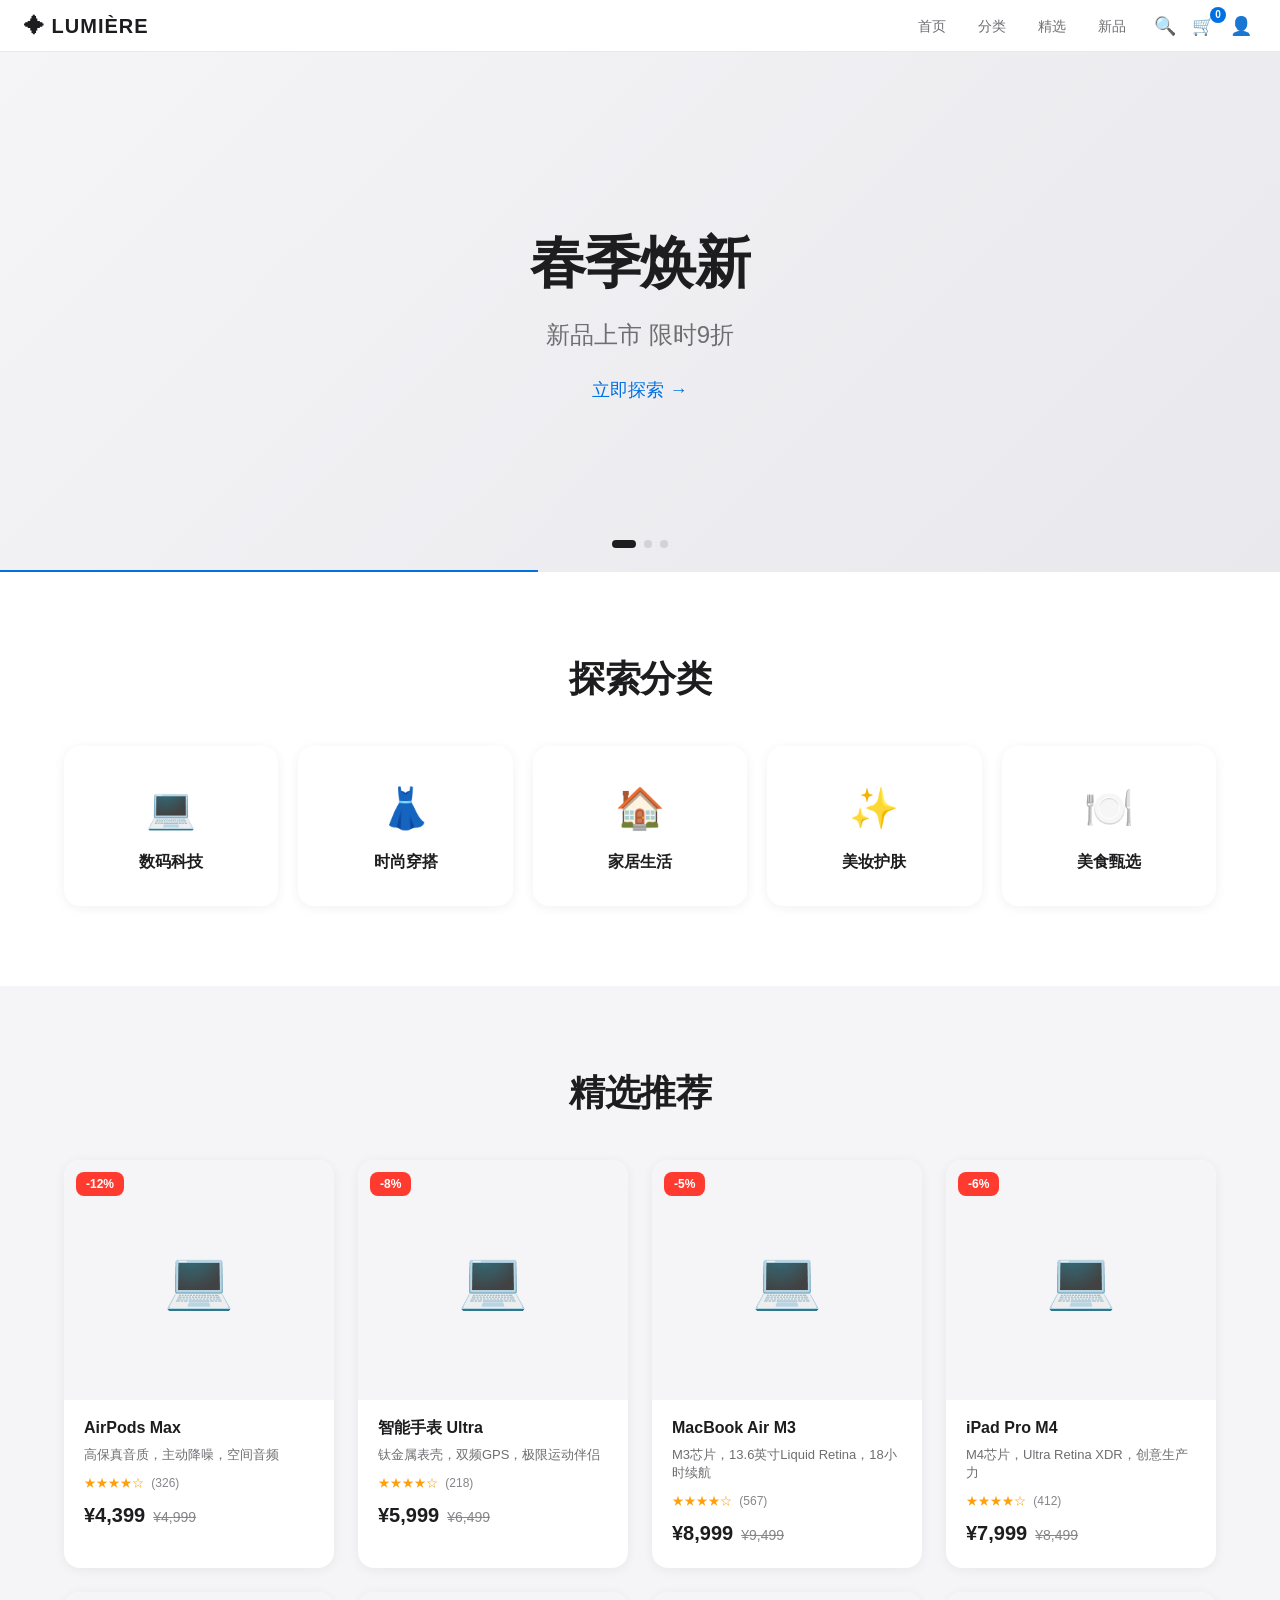
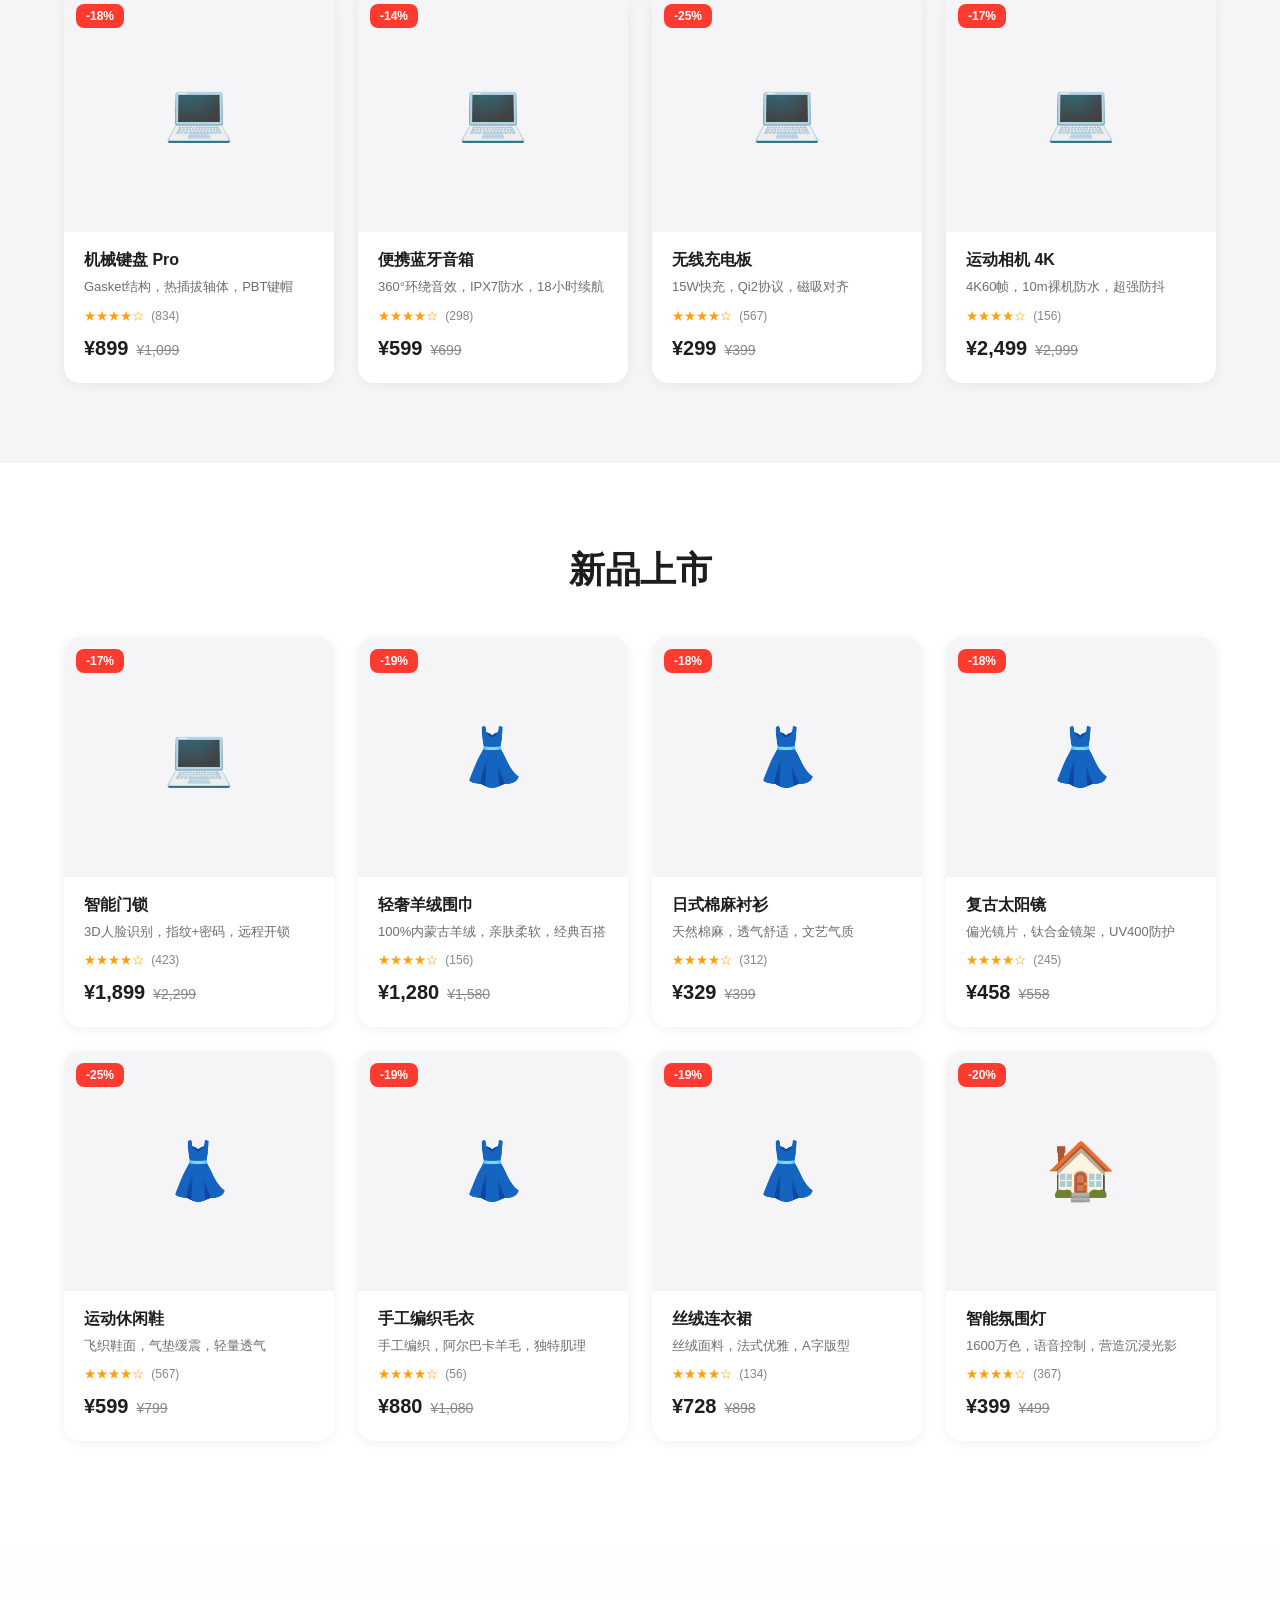
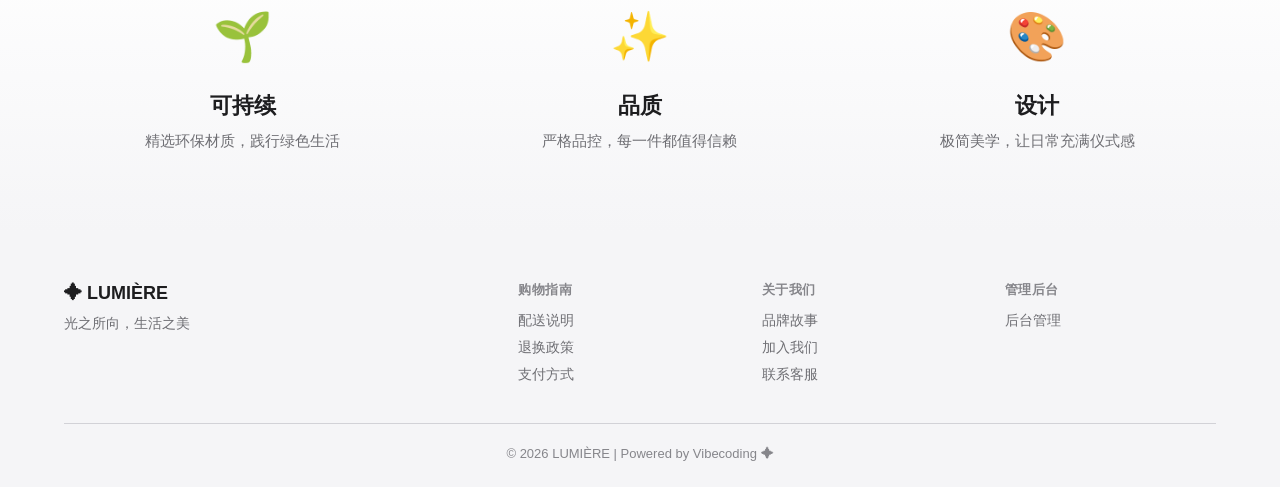
==== index.html @ f56164e9 "feat: LUMIÈRE 电商平台 - 前台SPA + 后台管理 + Node.js后端 前台：商品展示、分类浏览、购物车、个人中心（SPA单页应用） 后台：数据看板、商品/订单/客户/Banner" ====
<!DOCTYPE html>
<html lang="zh-CN">
<head>
    <meta charset="UTF-8">
    <meta name="viewport" content="width=device-width, initial-scale=1.0">
    <title>LUMIÈRE | 光之所向 生活之美</title>
    <link rel="stylesheet" href="style.css">
</head>
<body>
    <!-- 导航栏 -->
    <nav class="navbar">
        <a href="#" class="nav-brand" data-nav="home">✦ LUMIÈRE</a>
        <ul class="nav-links">
            <li><a href="#" data-nav="home">首页</a></li>
            <li><a href="#" data-nav="category">分类</a></li>
            <li><a href="#" data-nav="home">精选</a></li>
            <li><a href="#" data-nav="home">新品</a></li>
        </ul>
        <div class="nav-actions">
            <button class="nav-icon-btn" id="search-toggle">🔍</button>
            <button class="nav-icon-btn" data-nav="cart">🛒 <span class="cart-badge" id="cart-count">0</span></button>
            <button class="nav-icon-btn" data-nav="profile">👤</button>
        </div>
    </nav>

    <!-- 搜索遮罩 -->
    <div class="search-overlay" id="search-overlay">
        <div class="search-container">
            <input type="text" id="search-input" placeholder="搜索商品..." autofocus>
            <button class="search-close" id="search-close">✕</button>
        </div>
        <div class="search-results" id="search-results"></div>
    </div>

    <!-- ===== SPA 视图容器 ===== -->

    <!-- 首页 -->
    <div class="spa-view" id="view-home">
        <section class="hero">
            <div class="hero-slider" id="hero-slider"></div>
        </section>
        <section class="section" id="section-categories">
            <div class="container">
                <h2 class="section-title">探索分类</h2>
                <div class="categories-grid" id="categories-grid"></div>
            </div>
        </section>
        <section class="section section-alt" id="section-featured">
            <div class="container">
                <h2 class="section-title">精选推荐</h2>
                <div class="products-grid" id="featured-products"></div>
            </div>
        </section>
        <section class="section" id="section-new">
            <div class="container">
                <h2 class="section-title">新品上市</h2>
                <div class="products-grid" id="new-products"></div>
            </div>
        </section>
        <section class="section section-brand">
            <div class="container">
                <div class="brand-values">
                    <div class="brand-value"><span class="value-icon">🌱</span><h3>可持续</h3><p>精选环保材质，践行绿色生活</p></div>
                    <div class="brand-value"><span class="value-icon">✨</span><h3>品质</h3><p>严格品控，每一件都值得信赖</p></div>
                    <div class="brand-value"><span class="value-icon">🎨</span><h3>设计</h3><p>极简美学，让日常充满仪式感</p></div>
                </div>
            </div>
        </section>
        <footer class="footer">
            <div class="container">
                <div class="footer-grid">
                    <div class="footer-brand"><span>✦ LUMIÈRE</span><p>光之所向，生活之美</p></div>
                    <div class="footer-links"><h4>购物指南</h4><a href="#">配送说明</a><a href="#">退换政策</a><a href="#">支付方式</a></div>
                    <div class="footer-links"><h4>关于我们</h4><a href="#">品牌故事</a><a href="#">加入我们</a><a href="#">联系客服</a></div>
                    <div class="footer-links"><h4>管理后台</h4><a href="admin.html" target="_blank">后台管理</a></div>
                </div>
                <div class="footer-bottom"><p>© 2026 LUMIÈRE | Powered by Vibecoding ✦</p></div>
            </div>
        </footer>
    </div>

    <!-- 分类页 -->
    <div class="spa-view" id="view-category" style="display:none">
        <section class="section" style="margin-top:var(--nav-height);padding-top:40px">
            <div class="container">
                <h2 class="section-title" id="category-title">全部分类</h2>
                <div class="categories-grid" id="category-cards" style="margin-bottom:40px"></div>
                <div class="category-tabs" id="category-tabs"></div>
                <div class="category-result-info" id="category-result-info"></div>
                <div class="products-grid" id="category-products" style="margin-top:24px"></div>
            </div>
        </section>
    </div>

    <!-- 商品详情页 -->
    <div class="spa-view" id="view-product" style="display:none">
        <section class="section product-detail" style="margin-top:var(--nav-height);padding-top:32px">
            <div class="container">
                <a href="#" class="back-link" data-nav="home">← 返回</a>
                <div class="product-detail-grid">
                    <div class="product-gallery">
                        <div class="gallery-placeholder" id="gallery-main"><span class="gallery-icon">📦</span></div>
                    </div>
                    <div class="product-info" id="product-info"></div>
                </div>
                <div class="product-detail-content" id="product-detail-content"></div>
            </div>
        </section>
        <section class="section section-alt">
            <div class="container">
                <h2 class="section-title">你可能还喜欢</h2>
                <div class="products-grid" id="related-products"></div>
            </div>
        </section>
    </div>

    <!-- 购物车页 -->
    <div class="spa-view" id="view-cart" style="display:none">
        <section class="section" style="margin-top:var(--nav-height);padding-top:32px">
            <div class="container">
                <h2 class="section-title">购物车</h2>
                <div class="cart-layout">
                    <div class="cart-items" id="cart-items">
                        <div class="cart-empty"><span class="empty-icon">🛒</span><p>购物车是空的</p><button class="btn btn-primary" data-nav="home">去逛逛</button></div>
                    </div>
                    <div class="cart-summary" id="cart-summary"></div>
                </div>
            </div>
        </section>
    </div>

    <!-- 个人中心页 -->
    <div class="spa-view" id="view-profile" style="display:none">
        <section class="section" style="margin-top:var(--nav-height);padding-top:24px">
            <div class="container">
                <div class="profile-layout">
                    <aside class="profile-sidebar">
                        <div class="profile-card">
                            <div class="profile-avatar">👤</div>
                            <h3 id="profile-name">访客</h3>
                            <p id="profile-level">普通会员</p>
                        </div>
                        <nav class="profile-nav">
                            <a href="#" class="profile-nav-item active" data-tab="orders">我的订单</a>
                            <a href="#" class="profile-nav-item" data-tab="wishlist">收藏夹</a>
                            <a href="#" class="profile-nav-item" data-tab="address">收货地址</a>
                            <a href="#" class="profile-nav-item" data-tab="settings">账号设置</a>
                        </nav>
                    </aside>
                    <main class="profile-content" id="profile-content"></main>
                </div>
            </div>
        </section>
    </div>

    <!-- 支付弹窗 -->
    <div class="payment-overlay" id="payment-overlay">
        <div class="payment-modal" id="payment-modal"></div>
    </div>

    <!-- Toast -->
    <div id="toast" class="toast"></div>
    <script src="shop.js"></script>
</body>
</html>
---- style.css ----
/* LUMIÈRE - 苹果极简风格电商 */

* { margin: 0; padding: 0; box-sizing: border-box; }

:root {
  --bg: #ffffff;
  --bg-alt: #f5f5f7;
  --bg-card: #ffffff;
  --text: #1d1d1f;
  --text-secondary: #6e6e73;
  --text-muted: #86868b;
  --border: #d2d2d7;
  --border-light: #e8e8ed;
  --accent: #0071e3;
  --accent-hover: #0077ed;
  --accent-light: rgba(0,113,227,0.08);
  --success: #30d158;
  --warning: #ff9f0a;
  --danger: #ff3b30;
  --purple: #bf5af2;
  --radius: 16px;
  --radius-sm: 10px;
  --shadow: 0 2px 12px rgba(0,0,0,0.06);
  --shadow-lg: 0 8px 40px rgba(0,0,0,0.08);
  --transition: 0.3s cubic-bezier(0.25,0.1,0.25,1);
  --nav-height: 52px;
  --container: 1200px;
}

body {
  font-family: -apple-system, BlinkMacSystemFont, 'SF Pro Display', 'Segoe UI', Roboto, sans-serif;
  background: var(--bg);
  color: var(--text);
  line-height: 1.5;
  -webkit-font-smoothing: antialiased;
}

::-webkit-scrollbar { width: 6px; }
::-webkit-scrollbar-track { background: var(--bg-alt); }
::-webkit-scrollbar-thumb { background: var(--border); border-radius: 3px; }

.container { max-width: var(--container); margin: 0 auto; padding: 0 24px; }

/* ===== 导航栏 ===== */
.navbar {
  position: fixed; top: 0; left: 0; right: 0; z-index: 100;
  height: var(--nav-height);
  background: rgba(255,255,255,0.72);
  backdrop-filter: saturate(180%) blur(20px);
  -webkit-backdrop-filter: saturate(180%) blur(20px);
  border-bottom: 1px solid var(--border-light);
  display: flex; align-items: center; padding: 0 24px;
}

.nav-brand {
  font-size: 20px; font-weight: 700; color: var(--text);
  text-decoration: none; letter-spacing: 1px;
}

.nav-links {
  display: flex; list-style: none; gap: 32px; margin-left: auto;
}

.nav-links a {
  color: var(--text-secondary); text-decoration: none;
  font-size: 14px; font-weight: 500; transition: color var(--transition);
}
.nav-links a:hover { color: var(--text); }

.nav-actions { display: flex; gap: 8px; margin-left: 24px; }

.nav-icon-btn {
  background: none; border: none; color: var(--text);
  font-size: 18px; cursor: pointer; position: relative;
  text-decoration: none; padding: 4px;
}

.cart-badge {
  position: absolute; top: -4px; right: -8px;
  background: var(--accent); color: #fff;
  font-size: 10px; font-weight: 700;
  min-width: 16px; height: 16px;
  border-radius: 8px; display: flex; align-items: center; justify-content: center;
}

/* ===== 搜索 ===== */
.search-overlay {
  position: fixed; inset: 0; z-index: 200;
  background: rgba(255,255,255,0.95);
  backdrop-filter: blur(20px);
  display: none; flex-direction: column; align-items: center;
  padding-top: 80px;
}
.search-overlay.active { display: flex; }

.search-container {
  width: 90%; max-width: 600px; position: relative;
}

.search-container input {
  width: 100%; padding: 14px 48px 14px 20px;
  border: none; border-radius: 12px;
  background: var(--bg-alt); font-size: 18px;
  color: var(--text); outline: none;
}
.search-container input:focus { background: #ebebed; }

.search-close {
  position: absolute; right: 12px; top: 50%; transform: translateY(-50%);
  background: none; border: none; font-size: 20px; color: var(--text-muted); cursor: pointer;
}

.search-results { width: 90%; max-width: 600px; margin-top: 16px; }

.search-result-item {
  display: flex; align-items: center; gap: 16px;
  padding: 12px 16px; border-radius: var(--radius-sm);
  text-decoration: none; color: var(--text); transition: background var(--transition);
}
.search-result-item:hover { background: var(--bg-alt); }
.search-result-item .result-icon { font-size: 28px; }
.search-result-item .result-name { font-weight: 500; }
.search-result-item .result-price { color: var(--text-secondary); font-size: 14px; }

/* ===== Hero ===== */
.hero {
  margin-top: var(--nav-height);
  height: 520px; position: relative; overflow: hidden;
}

.hero-slider {
  height: 100%; position: relative; touch-action: pan-y;
}

.hero-slide {
  position: absolute; inset: 0;
  display: flex; align-items: center; justify-content: center;
  flex-direction: column; gap: 12px;
  opacity: 0; transform: scale(1.02); transition: opacity 0.8s ease, transform 0.8s ease;
  background: linear-gradient(135deg, #f5f5f7 0%, #e8e8ed 100%);
}
.hero-slide.active { opacity: 1; transform: scale(1); }
.hero-slide.sliding-left { opacity: 0; transform: translateX(-40px); }
.hero-slide.sliding-right { opacity: 0; transform: translateX(40px); }

.hero-slide h1 {
  font-size: 56px; font-weight: 700; letter-spacing: -1px;
  opacity: 0; transform: translateY(20px); transition: opacity 0.6s 0.2s, transform 0.6s 0.2s;
}
.hero-slide.active h1 { opacity: 1; transform: translateY(0); }
.hero-slide p {
  font-size: 24px; color: var(--text-secondary);
  opacity: 0; transform: translateY(12px); transition: opacity 0.6s 0.35s, transform 0.6s 0.35s;
}
.hero-slide.active p { opacity: 1; transform: translateY(0); }
.hero-slide .hero-cta {
  margin-top: 12px;
  color: var(--accent); font-size: 18px; font-weight: 500;
  text-decoration: none; cursor: pointer;
  opacity: 0; transform: translateY(8px); transition: opacity 0.6s 0.5s, transform 0.6s 0.5s;
}
.hero-slide.active .hero-cta { opacity: 1; transform: translateY(0); }
.hero-slide .hero-cta:hover { text-decoration: underline; }

.hero-dots {
  position: absolute; bottom: 24px; left: 50%; transform: translateX(-50%);
  display: flex; gap: 8px;
}
.hero-dot {
  width: 8px; height: 8px; border-radius: 50%;
  background: var(--border); cursor: pointer; border: none;
  transition: all var(--transition);
}
.hero-dot.active { background: var(--text); width: 24px; border-radius: 4px; }

.hero-arrow {
  position: absolute; top: 50%; transform: translateY(-50%);
  width: 44px; height: 44px; border-radius: 50%;
  background: rgba(255,255,255,0.7); backdrop-filter: blur(10px);
  border: 1px solid var(--border-light); cursor: pointer;
  display: flex; align-items: center; justify-content: center;
  font-size: 18px; color: var(--text-secondary); z-index: 2;
  transition: all var(--transition); opacity: 0;
}
.hero:hover .hero-arrow { opacity: 1; }
.hero-arrow:hover { background: rgba(255,255,255,0.95); color: var(--text); }
.hero-arrow.prev { left: 20px; }
.hero-arrow.next { right: 20px; }

.hero-progress {
  position: absolute; bottom: 0; left: 0; height: 2px;
  background: var(--accent); transition: width 0.1s linear; z-index: 2;
}

/* ===== Section ===== */
.section { padding: 80px 0; }
.section-alt { background: var(--bg-alt); }
.section-brand { background: linear-gradient(180deg, var(--bg) 0%, var(--bg-alt) 100%); }

.section-title {
  font-size: 36px; font-weight: 700; letter-spacing: -0.5px;
  margin-bottom: 40px; text-align: center;
}

/* ===== 分类 ===== */
.categories-grid {
  display: grid; grid-template-columns: repeat(5, 1fr); gap: 20px;
}

.category-card {
  background: var(--bg-card); border-radius: var(--radius);
  padding: 32px 20px; text-align: center;
  box-shadow: var(--shadow); cursor: pointer;
  transition: transform var(--transition), box-shadow var(--transition);
  text-decoration: none; color: var(--text); position: relative; overflow: hidden;
}
.category-card::after {
  content: ''; position: absolute; bottom: 0; left: 0; right: 0; height: 3px;
  background: var(--accent); transform: scaleX(0); transition: transform var(--transition);
}
.category-card:hover {
  transform: translateY(-4px); box-shadow: var(--shadow-lg);
}
.category-card:hover::after { transform: scaleX(1); }
.category-card::before {
  content: ''; position: absolute; inset: 0;
  background: radial-gradient(circle at 50% 0%, rgba(0,113,227,0.04), transparent 70%);
  opacity: 0; transition: opacity var(--transition);
}
.category-card:hover::before { opacity: 1; }
.category-icon { font-size: 40px; margin-bottom: 12px; display: block; transition: transform var(--transition); }
.category-card:hover .category-icon { transform: scale(1.15); }
.category-name { font-size: 16px; font-weight: 600; }
.category-count { font-size: 12px; color: var(--text-muted); margin-top: 4px; }

/* 分类页标签 */
.category-tabs {
  display: flex; gap: 8px; flex-wrap: wrap; justify-content: center; margin-bottom: 8px;
}
.cat-tab {
  padding: 8px 20px; border-radius: 980px; border: 1px solid var(--border);
  background: var(--bg); color: var(--text-secondary); cursor: pointer;
  font-size: 14px; font-weight: 500; transition: all var(--transition);
}
.cat-tab:hover { background: var(--bg-alt); color: var(--text); border-color: var(--border); }
.cat-tab.active { background: var(--text); color: #fff; border-color: var(--text); }

.category-result-info {
  text-align: center; color: var(--text-muted); font-size: 14px; margin-top: 12px; margin-bottom: 8px;
}

/* ===== 商品卡片 ===== */
.products-grid {
  display: grid; grid-template-columns: repeat(auto-fill, minmax(260px, 1fr));
  gap: 24px;
}

.product-card {
  background: var(--bg-card); border-radius: var(--radius);
  overflow: hidden; box-shadow: var(--shadow);
  transition: transform var(--transition), box-shadow var(--transition);
  cursor: pointer; text-decoration: none; color: var(--text);
}
.product-card:hover {
  transform: translateY(-4px); box-shadow: var(--shadow-lg);
}

.product-image {
  height: 240px; background: var(--bg-alt);
  display: flex; align-items: center; justify-content: center;
  font-size: 56px; position: relative;
}

.product-badge {
  position: absolute; top: 12px; left: 12px;
  background: var(--danger); color: #fff;
  padding: 3px 10px; border-radius: 8px;
  font-size: 12px; font-weight: 600;
}

.product-body { padding: 16px 20px 20px; }
.product-name { font-size: 16px; font-weight: 600; margin-bottom: 6px; }
.product-desc { font-size: 13px; color: var(--text-secondary); margin-bottom: 10px; line-height: 1.4; }
.product-rating { font-size: 12px; color: var(--warning); margin-bottom: 8px; }
.product-rating span { color: var(--text-muted); margin-left: 4px; }

.product-price-row {
  display: flex; align-items: baseline; gap: 8px;
}
.product-price { font-size: 20px; font-weight: 700; color: var(--text); }
.product-original-price { font-size: 14px; color: var(--text-muted); text-decoration: line-through; }

/* ===== 品牌理念 ===== */
.brand-values {
  display: grid; grid-template-columns: repeat(3, 1fr); gap: 40px;
  text-align: center;
}
.value-icon { font-size: 48px; display: block; margin-bottom: 16px; }
.brand-value h3 { font-size: 22px; font-weight: 600; margin-bottom: 8px; }
.brand-value p { color: var(--text-secondary); font-size: 15px; }

/* ===== 商品详情 ===== */
.product-detail { margin-top: var(--nav-height); padding-top: 40px; }

.product-detail-grid {
  display: grid; grid-template-columns: 1fr 1fr; gap: 48px; align-items: start;
}

.product-gallery {
  position: sticky; top: 92px;
}

.gallery-placeholder {
  width: 100%; aspect-ratio: 1; background: var(--bg-alt);
  border-radius: var(--radius); display: flex; align-items: center;
  justify-content: center; font-size: 120px;
}

.product-info h1 { font-size: 32px; font-weight: 700; margin-bottom: 12px; }
.product-info .price-row { margin-bottom: 20px; }
.product-info .current-price { font-size: 28px; font-weight: 700; color: var(--accent); }
.product-info .original-price { font-size: 18px; color: var(--text-muted); text-decoration: line-through; margin-left: 8px; }

.product-info .rating-row {
  display: flex; align-items: center; gap: 8px;
  margin-bottom: 20px; font-size: 14px; color: var(--text-secondary);
}

.product-info .desc { color: var(--text-secondary); font-size: 16px; line-height: 1.6; margin-bottom: 24px; }

.specs-list {
  display: flex; flex-wrap: wrap; gap: 8px; margin-bottom: 28px;
}
.spec-tag {
  padding: 6px 14px; background: var(--bg-alt); border-radius: 20px;
  font-size: 13px; color: var(--text-secondary);
}

.qty-selector {
  display: flex; align-items: center; gap: 0; margin-bottom: 24px;
}
.qty-btn {
  width: 36px; height: 36px; border: 1px solid var(--border);
  background: var(--bg); cursor: pointer; font-size: 18px;
  display: flex; align-items: center; justify-content: center;
}
.qty-btn:first-child { border-radius: 8px 0 0 8px; }
.qty-btn:last-child { border-radius: 0 8px 8px 0; }
.qty-value {
  width: 48px; height: 36px; border-top: 1px solid var(--border);
  border-bottom: 1px solid var(--border); display: flex;
  align-items: center; justify-content: center; font-weight: 600;
}

.action-buttons { display: flex; gap: 12px; }

.btn {
  padding: 12px 24px; border-radius: 980px; border: 1px solid var(--border);
  background: var(--bg); color: var(--text); cursor: pointer;
  font-size: 15px; font-weight: 500; transition: all var(--transition);
  text-decoration: none; display: inline-flex; align-items: center;
}
.btn:hover { background: var(--bg-alt); }

.btn-primary {
  background: var(--accent); color: #fff; border-color: var(--accent);
}
.btn-primary:hover { background: var(--accent-hover); }

.btn-large { padding: 14px 32px; font-size: 16px; }

.btn-outline {
  background: transparent; color: var(--accent); border-color: var(--accent);
}
.btn-outline:hover { background: var(--accent-light); }

.product-detail-content {
  margin-top: 48px; padding-top: 32px; border-top: 1px solid var(--border-light);
}
.product-detail-content h2 { font-size: 24px; font-weight: 700; margin-bottom: 16px; }
.product-detail-content h3 { font-size: 20px; font-weight: 600; margin: 20px 0 10px; }
.product-detail-content p { color: var(--text-secondary); line-height: 1.7; margin-bottom: 12px; }

/* ===== 购物车 ===== */
.cart-layout {
  display: grid; grid-template-columns: 1fr 340px; gap: 32px; align-items: start;
}

.cart-empty {
  text-align: center; padding: 60px 0;
}
.empty-icon { font-size: 64px; display: block; margin-bottom: 16px; }
.cart-empty p { color: var(--text-secondary); font-size: 18px; margin-bottom: 20px; }

.cart-item {
  display: flex; align-items: center; gap: 20px;
  padding: 20px 0; border-bottom: 1px solid var(--border-light);
}
.cart-item-image {
  width: 80px; height: 80px; background: var(--bg-alt);
  border-radius: var(--radius-sm); display: flex;
  align-items: center; justify-content: center; font-size: 32px; flex-shrink: 0;
}
.cart-item-info { flex: 1; }
.cart-item-name { font-weight: 600; margin-bottom: 4px; }
.cart-item-price { color: var(--text-secondary); font-size: 14px; }
.cart-item-qty { display: flex; align-items: center; gap: 8px; margin-top: 8px; }
.cart-item-qty button {
  width: 28px; height: 28px; border-radius: 14px;
  border: 1px solid var(--border); background: var(--bg);
  cursor: pointer; font-size: 16px;
  display: flex; align-items: center; justify-content: center;
}
.cart-item-qty span { min-width: 24px; text-align: center; font-weight: 600; }
.cart-item-total { font-weight: 700; font-size: 16px; white-space: nowrap; }
.cart-item-remove {
  background: none; border: none; color: var(--text-muted);
  cursor: pointer; font-size: 18px; padding: 4px;
}
.cart-item-remove:hover { color: var(--danger); }

.cart-summary {
  background: var(--bg-alt); border-radius: var(--radius); padding: 24px;
  position: sticky; top: 92px;
}
.cart-summary h3 { font-size: 18px; font-weight: 600; margin-bottom: 16px; }
.summary-row {
  display: flex; justify-content: space-between;
  margin-bottom: 12px; font-size: 15px;
}
.summary-row.total {
  font-weight: 700; font-size: 18px;
  border-top: 1px solid var(--border); padding-top: 12px; margin-top: 12px;
}
.cart-summary .btn-primary { width: 100%; justify-content: center; margin-top: 16px; }

/* ===== 支付弹窗 ===== */
.payment-overlay {
  position: fixed; inset: 0; z-index: 300;
  background: rgba(0,0,0,0.4); backdrop-filter: blur(8px);
  display: flex; align-items: center; justify-content: center;
  opacity: 0; visibility: hidden; transition: all 0.3s;
}
.payment-overlay.active { opacity: 1; visibility: visible; }

.payment-modal {
  background: #fff; border-radius: 20px; width: 400px; max-width: 90vw;
  padding: 32px; box-shadow: 0 20px 60px rgba(0,0,0,0.15);
  transform: translateY(20px); transition: transform 0.3s;
}
.payment-overlay.active .payment-modal { transform: translateY(0); }

.payment-modal h3 { font-size: 20px; font-weight: 700; text-align: center; margin-bottom: 8px; }
.payment-amount { text-align: center; font-size: 36px; font-weight: 700; color: var(--text); margin-bottom: 24px; }
.payment-amount span { font-size: 16px; font-weight: 400; }

.payment-methods { display: flex; gap: 12px; margin-bottom: 24px; }
.payment-method {
  flex: 1; padding: 16px 12px; border: 2px solid var(--border-light); border-radius: 14px;
  cursor: pointer; text-align: center; transition: all var(--transition);
  background: var(--bg);
}
.payment-method:hover { border-color: var(--border); }
.payment-method.selected { border-color: var(--accent); background: var(--accent-light); }
.payment-method .pm-icon { font-size: 28px; display: block; margin-bottom: 6px; }
.payment-method .pm-name { font-size: 13px; font-weight: 600; color: var(--text-secondary); }
.payment-method.selected .pm-name { color: var(--accent); }

.payment-actions { display: flex; gap: 12px; }
.payment-actions .btn { flex: 1; justify-content: center; padding: 14px 24px; }

.payment-processing {
  text-align: center; padding: 24px 0;
}
.payment-spinner {
  width: 40px; height: 40px; border: 3px solid var(--border-light);
  border-top-color: var(--accent); border-radius: 50%;
  animation: spin 0.8s linear infinite; margin: 0 auto 16px;
}
@keyframes spin { to { transform: rotate(360deg); } }

.payment-result {
  text-align: center; padding: 16px 0;
}
.payment-result .result-icon { font-size: 56px; display: block; margin-bottom: 12px; }
.payment-result .result-title { font-size: 20px; font-weight: 700; margin-bottom: 4px; }
.payment-result .result-desc { color: var(--text-secondary); font-size: 14px; margin-bottom: 20px; }

/* ===== 个人中心 ===== */
.profile-layout {
  display: grid; grid-template-columns: 240px 1fr; gap: 32px;
  margin-top: calc(var(--nav-height) + 24px);
}

.profile-sidebar { position: sticky; top: 92px; align-self: start; }

.profile-card {
  background: var(--bg-alt); border-radius: var(--radius); padding: 24px;
  text-align: center; margin-bottom: 16px;
}
.profile-avatar {
  width: 64px; height: 64px; border-radius: 50%;
  background: var(--bg); display: flex; align-items: center;
  justify-content: center; font-size: 28px; margin: 0 auto 12px;
}
.profile-card h3 { font-size: 16px; font-weight: 600; }
.profile-card p { font-size: 13px; color: var(--text-secondary); }

.profile-nav { display: flex; flex-direction: column; gap: 4px; }

.profile-nav-item {
  padding: 10px 16px; border-radius: var(--radius-sm);
  color: var(--text-secondary); text-decoration: none; font-size: 14px; font-weight: 500;
  transition: all var(--transition);
}
.profile-nav-item:hover { background: var(--bg-alt); color: var(--text); }
.profile-nav-item.active { background: var(--accent-light); color: var(--accent); }

.profile-content { min-height: 400px; }

.order-card {
  background: var(--bg-card); border: 1px solid var(--border-light);
  border-radius: var(--radius); padding: 20px; margin-bottom: 16px;
}
.order-header {
  display: flex; justify-content: space-between; align-items: center;
  margin-bottom: 12px; padding-bottom: 12px; border-bottom: 1px solid var(--border-light);
}
.order-id { font-weight: 600; font-size: 14px; }
.order-time { font-size: 13px; color: var(--text-muted); }
.order-status { font-size: 13px; font-weight: 600; padding: 3px 10px; border-radius: 12px; }
.order-status.completed { background: rgba(48,209,88,0.12); color: var(--success); }
.order-status.shipped { background: rgba(0,113,227,0.1); color: var(--accent); }
.order-status.pending { background: rgba(255,159,10,0.12); color: var(--warning); }
.order-items { margin-bottom: 12px; }
.order-item { display: flex; justify-content: space-between; padding: 4px 0; font-size: 14px; }
.order-item-name { color: var(--text-secondary); }
.order-footer { display: flex; justify-content: flex-end; align-items: center; gap: 12px; }
.order-total { font-weight: 700; }

/* ===== Footer ===== */
.footer {
  background: var(--bg-alt); padding: 48px 0 24px;
}
.footer-grid {
  display: grid; grid-template-columns: 2fr 1fr 1fr 1fr; gap: 32px;
  margin-bottom: 32px;
}
.footer-brand span { font-size: 18px; font-weight: 700; }
.footer-brand p { color: var(--text-secondary); font-size: 14px; margin-top: 6px; }
.footer-links h4 { font-size: 13px; font-weight: 600; margin-bottom: 10px; color: var(--text-muted); text-transform: uppercase; letter-spacing: 0.5px; }
.footer-links a { display: block; color: var(--text-secondary); text-decoration: none; font-size: 14px; margin-bottom: 6px; }
.footer-links a:hover { color: var(--text); }
.footer-bottom { border-top: 1px solid var(--border); padding-top: 20px; text-align: center; color: var(--text-muted); font-size: 13px; }

/* ===== 响应式 ===== */
@media (max-width: 1024px) {
  .categories-grid { grid-template-columns: repeat(3, 1fr); }
  .product-detail-grid { grid-template-columns: 1fr; }
  .cart-layout { grid-template-columns: 1fr; }
  .footer-grid { grid-template-columns: repeat(2, 1fr); }
}

@media (max-width: 768px) {
  .nav-links { display: none; }
  .hero { height: 360px; }
  .hero-slide h1 { font-size: 32px; }
  .hero-slide p { font-size: 16px; }
  .hero-arrow { display: none; }
  .payment-methods { flex-direction: column; }
  .section { padding: 48px 0; }
  .section-title { font-size: 28px; }
  .categories-grid { grid-template-columns: repeat(2, 1fr); }
  .brand-values { grid-template-columns: 1fr; gap: 24px; }
  .profile-layout { grid-template-columns: 1fr; }
  .footer-grid { grid-template-columns: 1fr; }
}
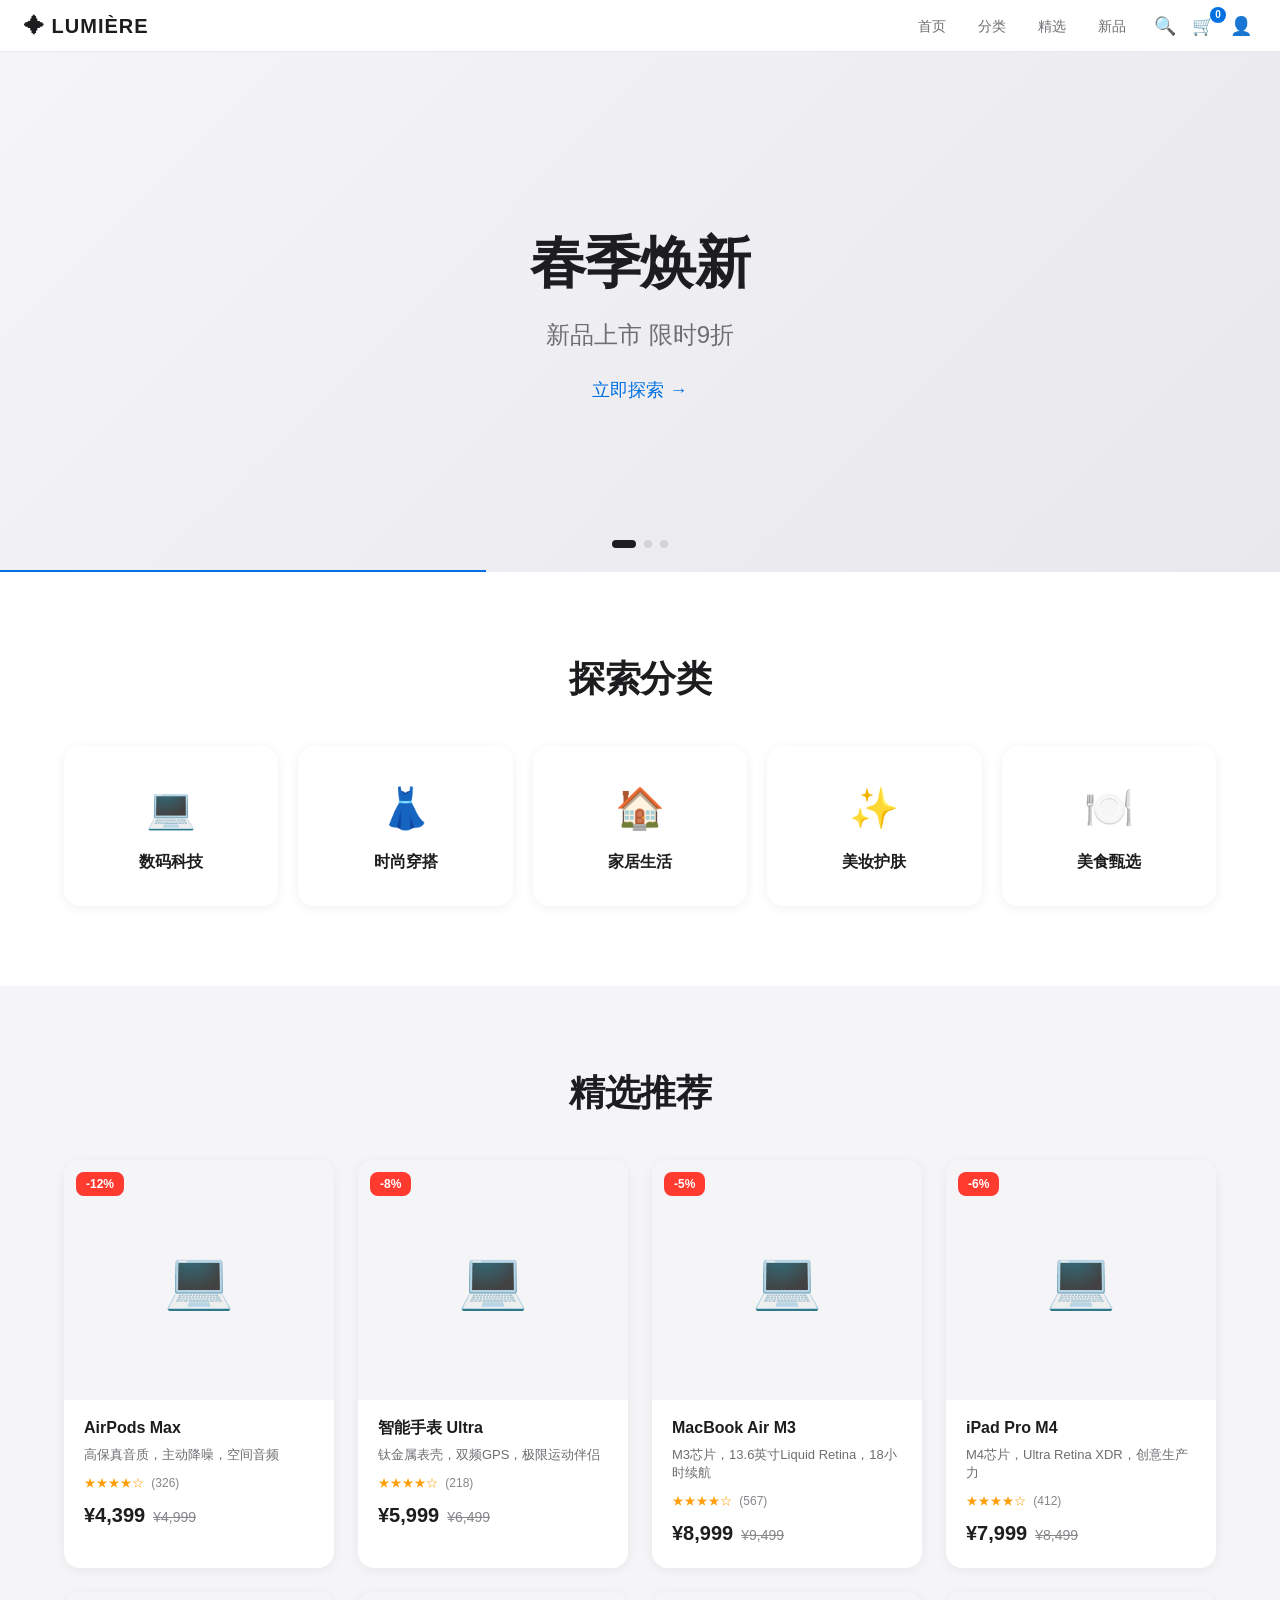
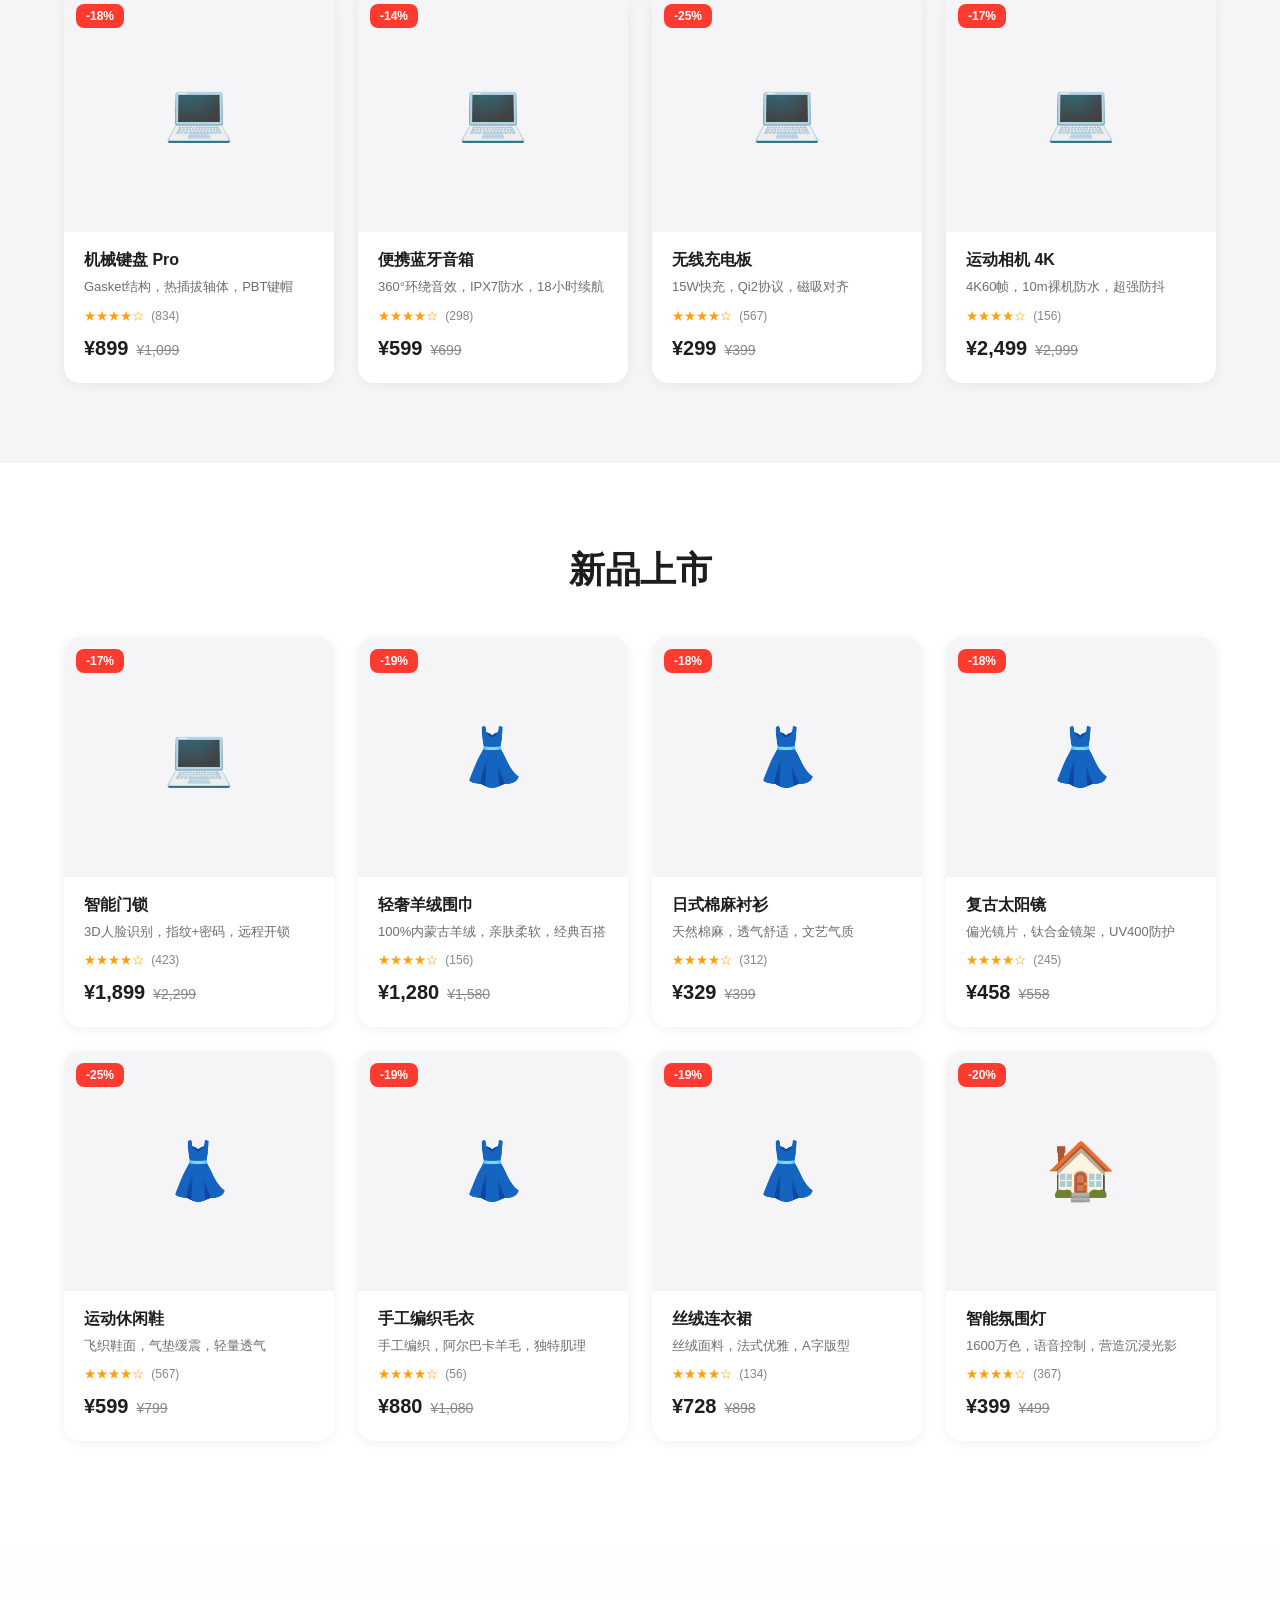
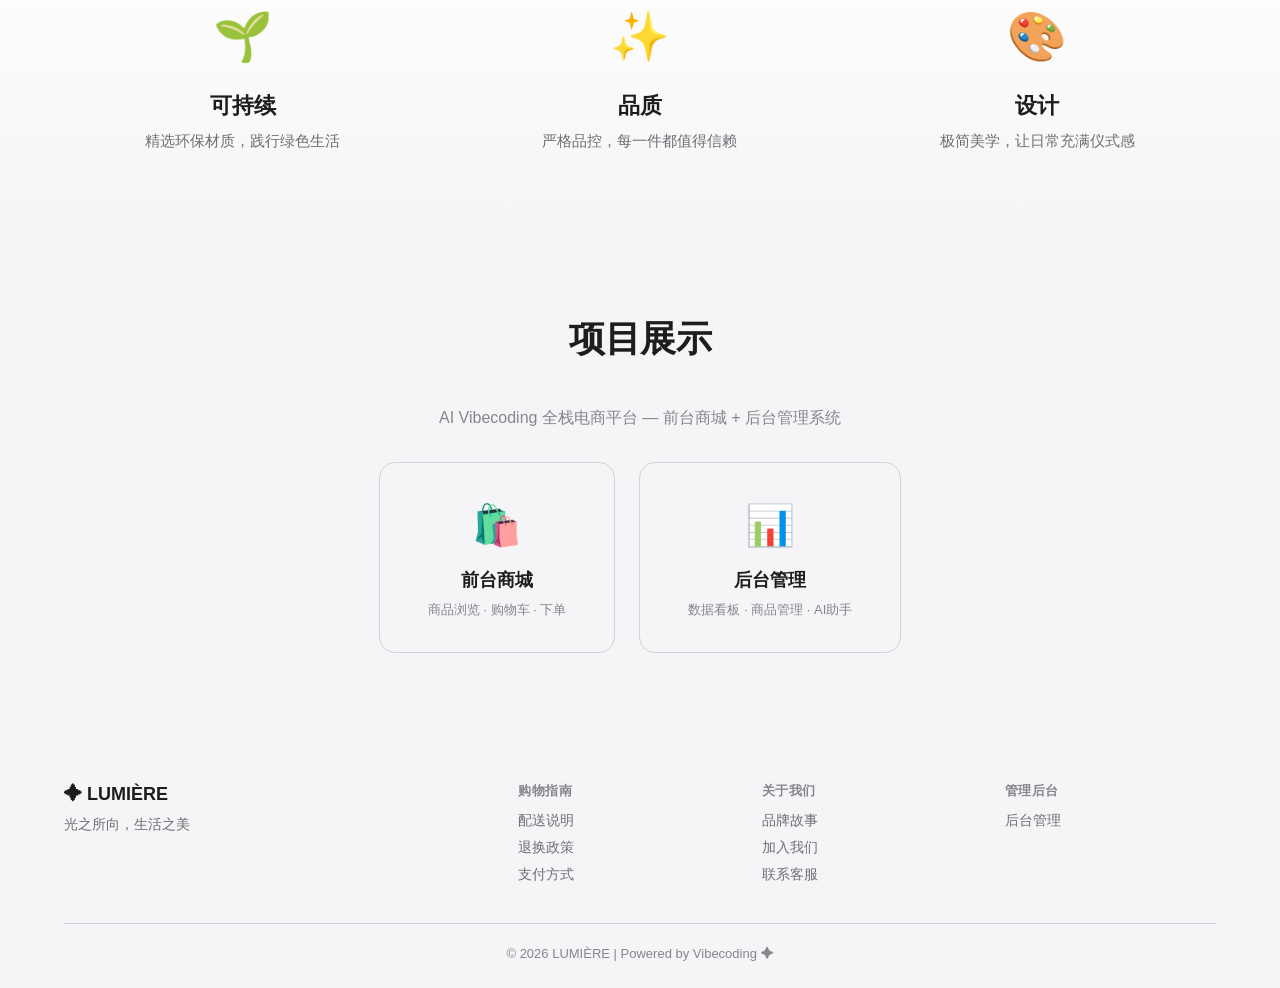
==== commit e5f4f3e5: "feat: 首页添加项目展示入口，前台+后台一目了然 Co-Authored-By: Claude Sonnet 4.6 <noreply@anthropic.com>" ====
--- a/index.html
+++ b/index.html
@@ -66,6 +66,25 @@
                 </div>
             </div>
         </section>
+        <section class="section section-alt">
+            <div class="container" style="text-align:center">
+                <h2 class="section-title">项目展示</h2>
+                <p style="color:var(--text-muted);margin-bottom:32px">AI Vibecoding 全栈电商平台 — 前台商城 + 后台管理系统</p>
+                <div style="display:flex;gap:24px;justify-content:center;flex-wrap:wrap">
+                    <a href="#" onclick="navigate('home');return false" style="text-decoration:none;color:inherit;background:var(--card);border:1px solid var(--border);border-radius:16px;padding:32px 48px;min-width:220px;transition:transform .2s,box-shadow .2s" onmouseover="this.style.transform='translateY(-4px)';this.style.boxShadow='0 8px 24px rgba(0,0,0,.08)'" onmouseout="this.style.transform='';this.style.boxShadow=''">
+                        <div style="font-size:40px;margin-bottom:12px">🛍️</div>
+                        <div style="font-size:18px;font-weight:600">前台商城</div>
+                        <div style="font-size:13px;color:var(--text-muted);margin-top:6px">商品浏览 · 购物车 · 下单</div>
+                    </a>
+                    <a href="admin.html" target="_blank" style="text-decoration:none;color:inherit;background:var(--card);border:1px solid var(--border);border-radius:16px;padding:32px 48px;min-width:220px;transition:transform .2s,box-shadow .2s" onmouseover="this.style.transform='translateY(-4px)';this.style.boxShadow='0 8px 24px rgba(0,0,0,.08)'" onmouseout="this.style.transform='';this.style.boxShadow=''">
+                        <div style="font-size:40px;margin-bottom:12px">📊</div>
+                        <div style="font-size:18px;font-weight:600">后台管理</div>
+                        <div style="font-size:13px;color:var(--text-muted);margin-top:6px">数据看板 · 商品管理 · AI助手</div>
+                    </a>
+                </div>
+            </div>
+        </section>
+
         <footer class="footer">
             <div class="container">
                 <div class="footer-grid">
